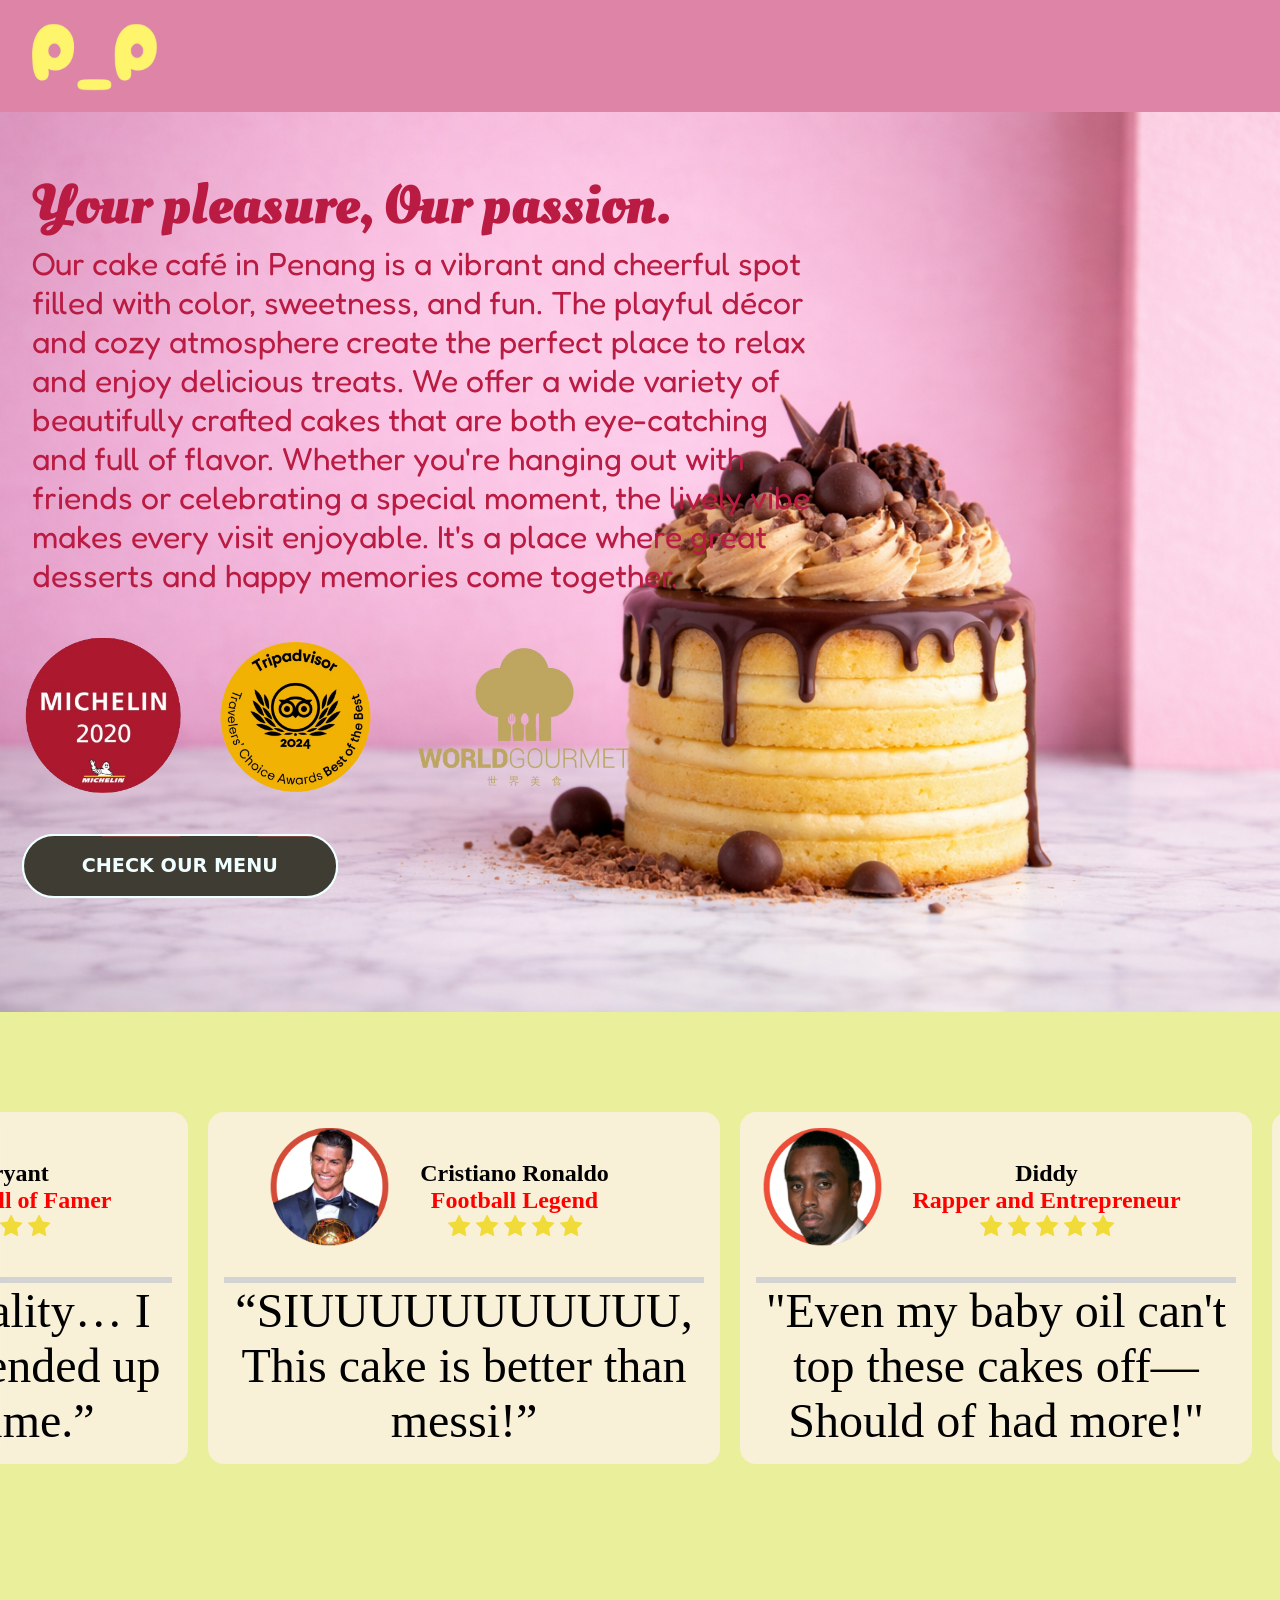
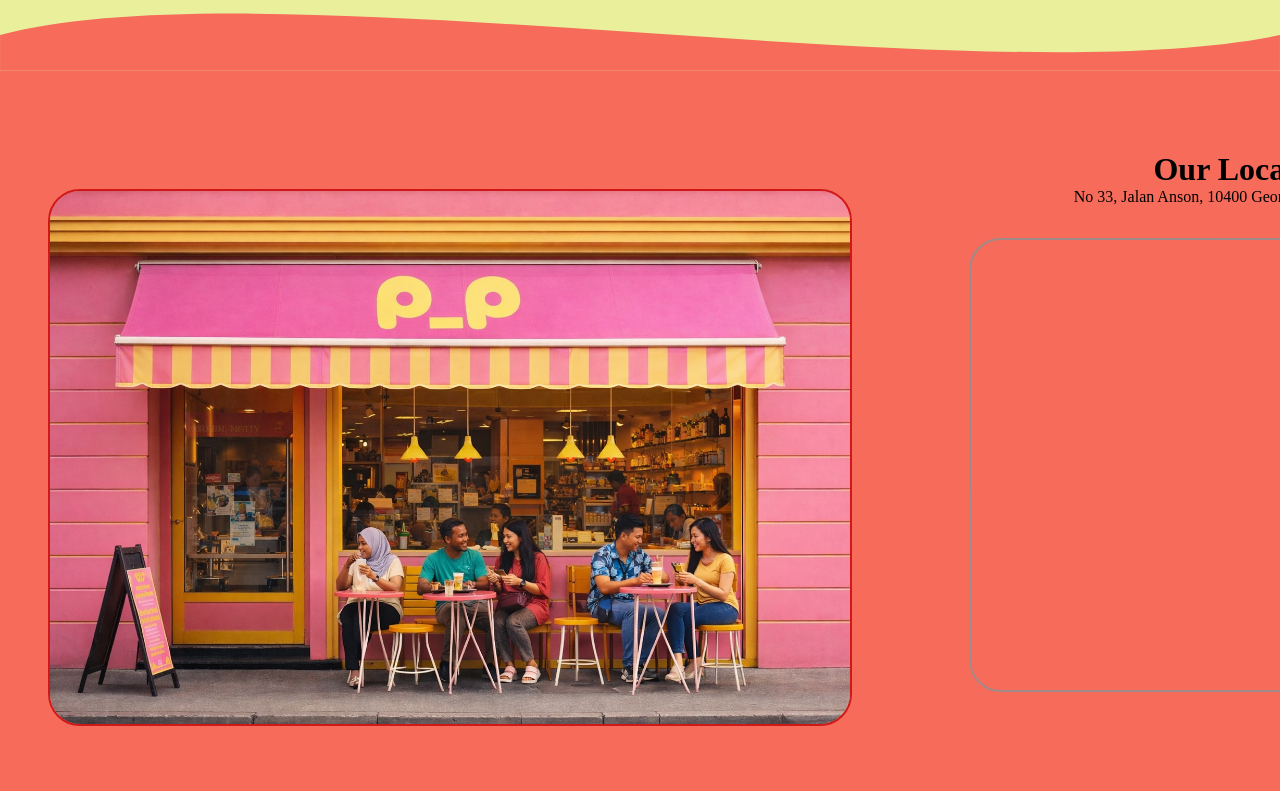
==== website of interest/index.html @ 9393fcb3 "deploy" ====
<!doctype html>
<html lang="en">
    <head>
        <meta charset="UTF-8" />
        <meta name="viewport" content="width=device-width, initial-scale=1.0" />
        <title>P&P</title>
        <link rel="stylesheet" href="home.css" />
        <link rel="stylesheet" href="header.css" />
        <link rel="stylesheet" href="https://cdn.jsdelivr.net/npm/bootstrap-icons@1.13.1/font/bootstrap-icons.min.css" />
        <link rel="stylesheet" href="https://cdnjs.cloudflare.com/ajax/libs/font-awesome/4.7.0/css/font-awesome.min.css" />


        <link href="https://fonts.googleapis.com/css2?family=Fredoka:wght@300..700&family=Merriweather:ital,opsz,wght@0,18..144,300..900;1,18..144,300..900&family=Oleo+Script+Swash+Caps:wght@400;700&family=Oswald:wght@200..700&display=swap" rel="stylesheet" />
        <style>
            @import url("https://fonts.googleapis.com/css2?family=Fredoka:wght@300..700&family=Merriweather:ital,opsz,wght@0,18..144,300..900;1,18..144,300..900&family=Oleo+Script+Swash+Caps:wght@400;700&family=Oswald:wght@200..700&display=swap");
        </style>
    </head>
    <body>
        <header>
            <a href="home.html"> <img src="P_P (1).png" class="logo" /></a>
            <ul>
                <li><a href="menu.html" style="color: azure; font-family: oswald" class="header-link">Menu</a></li>
                <li><a href="about-us.html" style="color: azure; font-family: oswald" class="header-link">About Us</a></li>
                <li><a href="contact-us.html" style="color: azure; font-family: oswald" class="header-link">Contact Us</a></li>
            </ul>
        </header>
        <section class="cake-bg">
            <div class="background-pic">
                <div class="motto">
                    <h1 style="font-family: Oleo Script Swash Caps; font-size: 3.5rem !important; color: rgb(186, 27, 66)">Your pleasure, Our passion.</h1>
                    <p style="font-family: Fredoka; font-size: 2rem; color: rgb(186, 27, 66)">
                        Our cake café in Penang is a vibrant and cheerful spot <br />
                        filled with color, sweetness, and fun. The playful décor <br />
                        and cozy atmosphere create the perfect place to relax <br />
                        and enjoy delicious treats. We offer a wide variety of <br />
                        beautifully crafted cakes that are both eye-catching <br />
                        and full of flavor. Whether you're hanging out with <br />
                        friends or celebrating a special moment, the lively vibe <br />
                        makes every visit enjoyable. It's a place where great <br />
                        desserts and happy memories come together.
                    </p>
                </div>
                <div class="awards">
                    <img src="michilen logo.png" alt="Michelin Award" class="michelin-logo awards-logo" />
                    <img src="traveller award.png" alt="Traveller Award" style="scale: 0.6; margin-left: 1rem" class="awards-logo" />
                    <img src="world gourment.png" alt="World Gourment Award" style="scale: 1.2; margin-left: -5rem" class="awards-logo" />
                </div>
                <a class="btn-12" href="menu.html" style="color: azure">Check Our Menu</a>
            </div>
        </section>
        <div class="carousel">
            <div class="group">
                <div class="card">
                    <div class="reviews">
                        <img src="kobe profile pic.png" alt="Kobe Bryant" />
                        <h1>
                            Kobe Bryant <br />
                            <span class="role">Basketball Hall of Famer</span> <br />
                            <span class="fa fa-star checked"></span>
                            <span class="fa fa-star checked"></span>
                            <span class="fa fa-star checked"></span>
                            <span class="fa fa-star checked"></span>
                            <span class="fa fa-star checked"></span>
                        </h1>
                    </div>
                    <hr />
                    <p>“Mamba mentality… I said one slice, ended up going overtime.”</p>
                </div>
                <div class="card">
                    <div class="reviews">
                        <img src="cr7 profile pic.png" alt="Cristiano Ronaldo" />
                        <h1>
                            Cristiano Ronaldo <br />
                            <span class="role">Football Legend</span> <br />
                            <span class="fa fa-star checked"></span>
                            <span class="fa fa-star checked"></span>
                            <span class="fa fa-star checked"></span>
                            <span class="fa fa-star checked"></span>
                            <span class="fa fa-star checked"></span>
                        </h1>
                    </div>
                    <hr />
                    <p>“SIUUUUUUUUUUU, This cake is better than messi!”</p>
                </div>
                <div class="card">
                    <div class="reviews">
                        <img src="diddy profile pic.png" alt="Diddy" />
                        <h1>
                            Diddy <br />
                            <span class="role">Rapper and Entrepreneur</span> <br />
                            <span class="fa fa-star checked"></span>
                            <span class="fa fa-star checked"></span>
                            <span class="fa fa-star checked"></span>
                            <span class="fa fa-star checked"></span>
                            <span class="fa fa-star checked"></span>
                        </h1>
                    </div>
                    <hr />
                    <p>"Even my baby oil can't top these cakes off—Should of had more!"</p>
                </div>
                <div class="card">
                    <div class="reviews">
                        <img src="obama profile pic.png" alt="Barack Obama" />
                        <h1>
                            Barack Obama <br />
                            <span class="role">Former US President</span> <br />
                            <span class="fa fa-star checked"></span>
                            <span class="fa fa-star checked"></span>
                            <span class="fa fa-star checked"></span>
                            <span class="fa fa-star checked"></span>
                            <span class="fa fa-star checked"></span>
                        </h1>
                    </div>
                    <hr />
                    <p>“Let me be clear—these cakes are really, really good.”</p>
                </div>
                <div class="card">
                    <div class="reviews">
                        <img src="billie profile pic.png" alt="Billie Eilish" />
                        <h1>
                            Billie Eilish <br />
                            <span class="role">Singer and Songwriter</span> <br />
                            <span class="fa fa-star checked"></span>
                            <span class="fa fa-star checked"></span>
                            <span class="fa fa-star checked"></span>
                            <span class="fa fa-star checked"></span>
                            <span class="fa fa-star checked"></span>
                        </h1>
                    </div>
                    <hr />
                    <p>“Came for vibes, stayed for cake. Now I'm emotionally attached.”</p>
                </div>
                <div class="card">
                    <div class="reviews">
                        <img src="pearly tan profile pic.png" alt="Pearly Tan " />
                        <h1>
                            Pearly Tan <br />
                            <span class="role">Olympic Badminton Player</span> <br />
                            <span class="fa fa-star checked"></span>
                            <span class="fa fa-star checked"></span>
                            <span class="fa fa-star checked"></span>
                            <span class="fa fa-star checked"></span>
                            <span class="fa fa-star checked"></span>
                        </h1>
                    </div>
                    <hr />
                    <p>“Said one bite only… somehow finished the whole cake.”</p>
                </div>
            </div>
            <div aria-hidden="true" class="group">
                <div class="card">
                    <div class="reviews">
                        <img src="kobe profile pic.png" alt="Kobe Bryant" />
                        <h1>
                            Kobe Bryant <br />
                            <span class="role">Basketball Hall of Famer</span> <br />
                            <span class="fa fa-star checked"></span>
                            <span class="fa fa-star checked"></span>
                            <span class="fa fa-star checked"></span>
                            <span class="fa fa-star checked"></span>
                            <span class="fa fa-star checked"></span>
                        </h1>
                    </div>
                    <hr />
                    <p>“Mamba mentality… I said one slice, ended up going overtime.”</p>
                </div>
                <div class="card">
                    <div class="reviews">
                        <img src="cr7 profile pic.png" alt="Cristiano Ronaldo" />
                        <h1>
                            Cristiano Ronaldo <br />
                            <span class="role">Football Legend</span> <br />
                            <span class="fa fa-star checked"></span>
                            <span class="fa fa-star checked"></span>
                            <span class="fa fa-star checked"></span>
                            <span class="fa fa-star checked"></span>
                            <span class="fa fa-star checked"></span>
                        </h1>
                    </div>
                    <hr />
                    <p>“SIUUUUUUUUUUU, This cake is better than messi!”</p>
                </div>
                <div class="card">
                    <div class="reviews">
                        <img src="diddy profile pic.png" alt="Diddy" />
                        <h1>
                            Diddy <br />
                            <span class="role">Rapper and Entrepreneur</span> <br />
                            <span class="fa fa-star checked"></span>
                            <span class="fa fa-star checked"></span>
                            <span class="fa fa-star checked"></span>
                            <span class="fa fa-star checked"></span>
                            <span class="fa fa-star checked"></span>
                        </h1>
                    </div>
                    <hr />
                    <p>"Even my baby oil can't top these cakes off—Should of had more!"</p>
                </div>
                <div class="card">
                    <div class="reviews">
                        <img src="obama profile pic.png" alt="Barack Obama" />
                        <h1>
                            Barack Obama <br />
                            <span class="role">Former US President</span> <br />
                            <span class="fa fa-star checked"></span>
                            <span class="fa fa-star checked"></span>
                            <span class="fa fa-star checked"></span>
                            <span class="fa fa-star checked"></span>
                            <span class="fa fa-star checked"></span>
                        </h1>
                    </div>
                    <hr />
                    <p>“Let me be clear—these cakes are really, really good.”</p>
                </div>
                <div class="card">
                    <div class="reviews">
                        <img src="billie profile pic.png" alt="Billie Eilish" />
                        <h1>
                            Billie Eilish <br />
                            <span class="role">Singer and Songwriter</span> <br />
                            <span class="fa fa-star checked"></span>
                            <span class="fa fa-star checked"></span>
                            <span class="fa fa-star checked"></span>
                            <span class="fa fa-star checked"></span>
                            <span class="fa fa-star checked"></span>
                        </h1>
                    </div>
                    <hr />
                    <p>“Came for vibes, stayed for cake. Now I'm emotionally attached.”</p>
                </div>
                <div class="card">
                    <div class="reviews">
                        <img src="pearly tan profile pic.png" alt="Pearly Tan" />
                        <h1>
                            Pearly Tan <br />
                            <span class="role">Olympic Badminton Player</span> <br />
                            <span class="fa fa-star checked"></span>
                            <span class="fa fa-star checked"></span>
                            <span class="fa fa-star checked"></span>
                            <span class="fa fa-star checked"></span>
                            <span class="fa fa-star checked"></span>
                        </h1>
                    </div>
                    <hr />
                    <p>“Said one bite only… somehow finished the whole cake.”</p>
                </div>
            </div>
        </div>
        <div class="wave">
            <!-- SVG WAVE (TOP) -->
            <svg viewBox="0 0 1440 120" class="wave-bottom">
                <path d="M0,80 C300,0 1100,150 1440,80 L1440,120 L0,120 Z"></path>
            </svg>
            <div class="location">
                <img src="P&P exterior.png" alt="Our Cafe" />
                <div class="address">
                    <h1>Our Locations</h1>
                    <p>No 33, Jalan Anson, 10400 George Town, Pulau Pinang</p>
                    <iframe
                        src="https://www.google.com/maps/embed?pb=!1m18!1m12!1m3!1d281.34576414434605!2d100.32356546037926!3d5.418984977658105!2m3!1f0!2f0!3f0!3m2!1i1024!2i768!4f13.1!3m3!1m2!1s0x304ac3bceed5b96b%3A0x8e9c977b208d0d2d!2sNo%2033%2C%20Jalan%20Anson%2C%2010400%20George%20Town%2C%20Pulau%20Pinang!5e0!3m2!1sen!2smy!4v1775641019712!5m2!1sen!2smy"
                        width="600"
                        height="450"
                        style="border: 0"
                        allowfullscreen=""
                        loading="lazy"
                        referrerpolicy="no-referrer-when-downgrade"
                    ></iframe>
                </div>
            </div>
        </div>
    </body>
</html>
---- website of interest/home.css ----
* {
    margin: 0;
    padding: 0;
}

body {
    background-color: rgb(233, 239, 154);
    width: 100%;
    height: 250vh;
}
a {
    text-decoration: none;
}
li {
    list-style: none;
}
/* header start */

/* header end */

/* background start */
.cake-bg {
    height: 100vh; /* not full page */
    background-image: url('cake bg.png');
    background-size: cover;
    background-position: 100% 90%;
    background-repeat: no-repeat;
    display: flex;
    align-items: center;
}

.awards {
    display: flex;
    gap: 20px;
    /* margin-top: 20rem; */
    /* margin-left: -5rem */
    margin-bottom: -5rem;
    scale: 0.5;
    justify-content: center;
    align-items: center;
    column-gap: 2.5rem;
    margin-left: -16rem !important;
    margin-top: -8rem !important;
}
.awards-logo {
    transition: transform 1s ease-in-out;
}
.awards-logo:hover {
    cursor: pointer;
    transform: scale(1.1);
}
.michelin-logo {
    width: 150px;
    scale: 5;
}
.background-pic {
    margin-left: 2rem;
    display: flex;
    flex-direction: column;
    margin-top: -8rem;
}
.motto {
    display: flex;
    flex-direction: column;
    margin-top: 4rem;
}
/* background end */

/* Carousel start */
.carousel {
    margin: 100px auto;
    width: 100%;
    display: flex;
    overflow-x: auto;
}
.carousel::-webkit-scrollbar {
    display: none;
}
.group {
    display: flex;
    gap: 20px;
    align-items: center;
    justify-content: center;
    animation: spin 40s linear infinite;
    padding-right: 20px;
}
.card {
    flex: 0 0 30rem;
    height: 20rem;
    /* width: 6rem; */
    padding: 1rem;
    background-color: rgb(255, 243, 243, 0.7);
    font-size: 3rem;
    border-radius: 1rem;
    text-align: center;
    align-content: center;
    display: flex;
    flex-direction: column;
}
.card hr {
    border: 3px solid lightgray !important;
}
.reviews {
    display: flex;
    overflow: hidden;
    justify-content: center;
}
.reviews h1 {
    font-size: 1.5rem;
    padding-top: 2rem;
    margin: 0;
}
.reviews span {
}
.card img {
    scale: 0.65 !important;

    margin: -2rem 0 0 -5rem !important;
}
.checked {
    color: orange;
}
@keyframes spin {
    from {
        translate: 0;
    }
    to {
        translate: -100%;
    }
}
.role {
    color: red !important;
}
.reviews span {
    color: rgb(240, 219, 57);
}
/* carousel-end */

/* button animation start */

.btn-12,
.btn-12 *,
.btn-12 :after,
.btn-12 :before,
.btn-12:after,
.btn-12:before {
    border: 0 solid;
    box-sizing: border-box;
}

.btn-12 {
    -webkit-tap-highlight-color: transparent;
    -webkit-appearance: button;
    background-color: #3f3d33;
    background-image: none;
    color: #fff;
    cursor: pointer;
    font-family:
        ui-sans-serif,
        system-ui,
        -apple-system,
        BlinkMacSystemFont,
        Segoe UI,
        Roboto,
        Helvetica Neue,
        Arial,
        Noto Sans,
        sans-serif,
        Apple Color Emoji,
        Segoe UI Emoji,
        Segoe UI Symbol,
        Noto Color Emoji;
    font-size: 100%;
    font-weight: 900;
    line-height: 1.5;
    margin: 0;
    -webkit-mask-image: -webkit-radial-gradient(#000, #fff);
    padding: 0;
    text-transform: uppercase;
    scale: 1.2;
    margin-left: 1rem;
    margin-top: -3rem;
}

.btn-12:disabled {
    cursor: default;
}

.btn-12:-moz-focusring {
    outline: auto;
}

.btn-12 svg {
    display: block;
    vertical-align: middle;
}

.btn-12 [hidden] {
    display: none;
}

.btn-12 {
    border-radius: 99rem;
    border-width: 2px;
    overflow: hidden;
    padding: 0.8rem 3rem;
    position: relative;
    display: inline-flex;
    align-items: center;
    justify-content: center;
    align-self: flex-start;
    width: fit-content;
}

.btn-12 span {
    mix-blend-mode: difference;
}

.btn-12:after,
.btn-12:before {
    background: linear-gradient(90deg, #bb4e4e 25%, transparent 0, transparent 50%, #bb4e4e 0, #bb4e4e 75%, transparent 0);
    content: '';
    inset: 0;
    position: absolute;
    transform: translateY(var(--progress, 100%));
    transition: transform 0.2s ease;
    z-index: -1;
}

.btn-12:after {
    --progress: -100%;
    background: linear-gradient(90deg, transparent 0, transparent 25%, #bb4e4e 0, #bb4e4e 50%, transparent 0, transparent 75%, #bb4e4e 0);
    z-index: -1;
}

.btn-12:hover:after,
.btn-12:hover:before {
    --progress: 0;
}
/* button animation end */

/* address start */
iframe {
    border: 2px solid rgb(150, 143, 143) !important;
    border-radius: 2rem;
    margin: 2rem 0 0 2.3rem !important;
    opacity: 0.89;
    transition: 0.3s ease-in-out;
}
iframe:hover {
    opacity: 1;
    transform: scale(1.1);
}
.location {
    height: 40rem !important;
    padding: 0 !important;
    display: flex;
    background-color: rgb(250, 74, 74, 0.8);
    padding-top: 5rem !important;
}
.location img {
    width: 50rem;
    height: 33.33rem;
    margin: 2.4rem 0 1rem 3rem;
    border: 2px solid rgb(208, 24, 24) !important;
    border-radius: 2rem;
}

.address {
    text-align: center;
    margin-left: 5rem;
}

.wave-bottom {
    margin: 0;
    display: block;
}
.wave path {
    fill: rgb(250, 74, 74, 0.8);
}
/* address end */

/* responsive - media qurrey  */
/* ================= TABLET ================= */
@media (max-width: 1024px) {
    header {
        padding: 1rem;
    }

    header ul {
        gap: 1rem;
    }

    .motto p {
        font-size: 1.3rem !important;
    }

    .awards {
        flex-wrap: wrap;
        justify-content: center;
        gap: 1rem;
    }

    .awards-logo {
        max-width: 100px;
    }

    .location {
        flex-direction: column;
        text-align: center;
    }

    iframe {
        width: 100% !important;
        height: 300px;
    }
}

/* ================= MOBILE ================= */
@media (max-width: 768px) {
    /* HEADER */
    header {
        flex-direction: column;
        align-items: center;
        gap: 1rem;
    }

    header ul {
        flex-direction: column;
        align-items: center;
        gap: 0.5rem;
    }

    /* HERO TEXT */
    .motto h1 {
        font-size: 2rem !important;
        text-align: center;
    }

    .motto p {
        font-size: 1rem !important;
        text-align: center;
        line-height: 1.5;
    }

    /* BUTTON */
    .btn-12 {
        display: block;
        text-align: center;
        width: fit-content;
        margin: 1rem auto;
    }

    /* AWARDS */
    .awards {
        flex-direction: column;
        align-items: center;
        gap: 1rem;
    }

    .awards-logo {
        max-width: 90px;
    }

    /* CAROUSEL FIX */
    .card {
        width: 240px !important;
    }

    /* LOCATION */
    .location {
        flex-direction: column;
        padding: 1rem;
    }

    iframe {
        height: 250px !important;
    }
}

/* ================= SMALL PHONE ================= */
@media (max-width: 480px) {
    .motto h1 {
        font-size: 1.6rem !important;
    }

    .motto p {
        font-size: 0.95rem !important;
    }

    .card {
        width: 200px !important;
    }

    .awards-logo {
        max-width: 75px;
    }

    header img.logo {
        max-height: 50px;
    }
}
---- website of interest/header.css ----
* {
    margin: 0;
    padding: 0;
}

body {
    background-color: rgb(233, 239, 154);
    width: 100% !important;
    height: 250vh;
}
a {
    text-decoration: none;
}
li {
    list-style: none;
}
header {
    background-color: rgb(222, 132, 166);
    width: 100%;
    height: 7rem;
    display: flex;
}
header ul {
    display: flex;
    gap: 20px;
    margin-left: 75rem !important;
    justify-content: center !important;
    align-items: center !important;
}
header img {
    width: 8rem !important;
}
header a{
    font-size: 1.7rem;
    font-family: oswald !important;
}
.logo {
    width: 100px;
    height: 100px;
    margin-left: 2rem;
    margin-top: 1rem;
}

li {
    margin: 0 2rem;
}

/* Underline styles */
.header-link {
    display: block;
    position: relative;
    padding: 0.2em 0;
}

/* Fade in */
.header-link::after {
    content: "";
    position: absolute;
    bottom: 0;
    left: 0;
    width: 100%;
    height: 0.2em;
    background-color: rgb(239, 253, 50);
    opacity: 0;
    transition:
        opacity 300ms,
        transform 300ms;
}

.header-link:hover::after,
.header-link:focus::after {
    opacity: 1;
    transform: translate3d(0, 0.2em, 0);
}
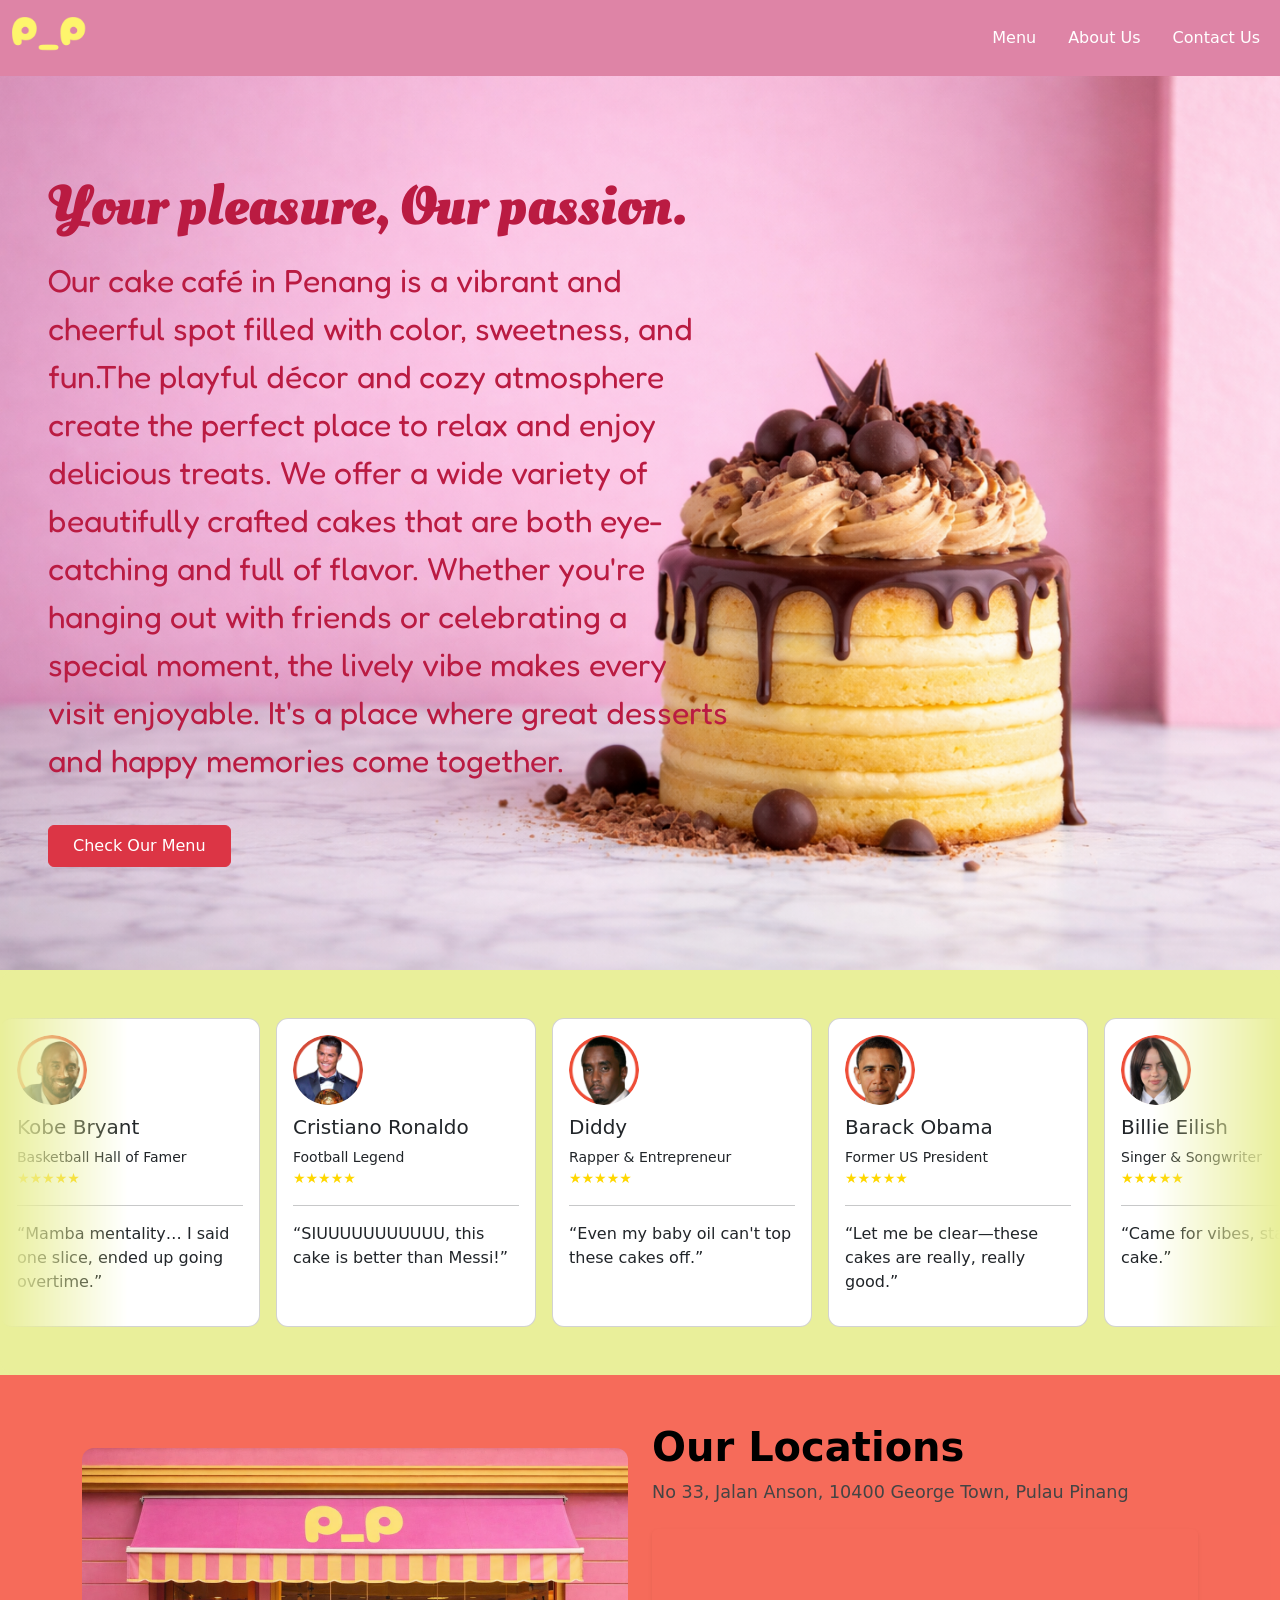
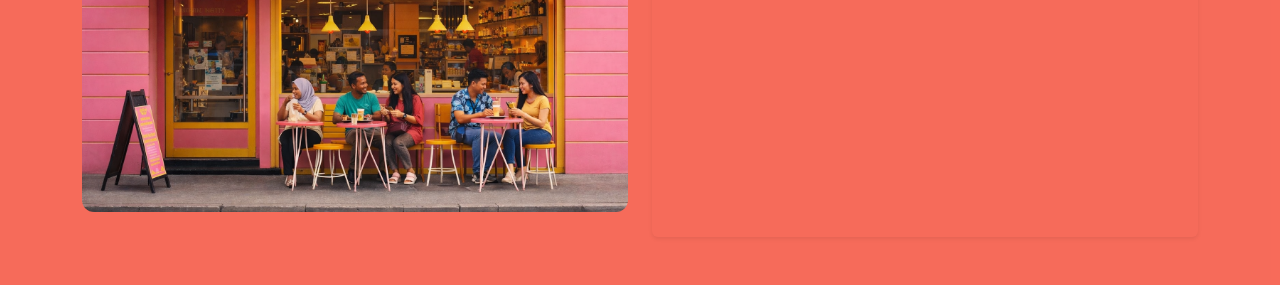
==== commit 43765714: "finish all" ====
--- a/website of interest/index.html
+++ b/website of interest/index.html
@@ -4,269 +4,229 @@
         <meta charset="UTF-8" />
         <meta name="viewport" content="width=device-width, initial-scale=1.0" />
         <title>P&P</title>
+        <link rel="stylesheet" href="https://cdn.jsdelivr.net/npm/bootstrap@5.3.2/dist/css/bootstrap.min.css" />
         <link rel="stylesheet" href="home.css" />
         <link rel="stylesheet" href="header.css" />
         <link rel="stylesheet" href="https://cdn.jsdelivr.net/npm/bootstrap-icons@1.13.1/font/bootstrap-icons.min.css" />
         <link rel="stylesheet" href="https://cdnjs.cloudflare.com/ajax/libs/font-awesome/4.7.0/css/font-awesome.min.css" />
 
-
-        <link href="https://fonts.googleapis.com/css2?family=Fredoka:wght@300..700&family=Merriweather:ital,opsz,wght@0,18..144,300..900;1,18..144,300..900&family=Oleo+Script+Swash+Caps:wght@400;700&family=Oswald:wght@200..700&display=swap" rel="stylesheet" />
+        <link href="https://fonts.googleapis.com/css2?family=Fredoka:wght@300..700\&family=Merriweather:ital,opsz,wght@0,18..144,300..900;1,18..144,300..900\&family=Oleo+Script+Swash+Caps:wght@400;700\&family=Oswald:wght@200..700\&display=swap" rel="stylesheet" />
         <style>
-            @import url("https://fonts.googleapis.com/css2?family=Fredoka:wght@300..700&family=Merriweather:ital,opsz,wght@0,18..144,300..900;1,18..144,300..900&family=Oleo+Script+Swash+Caps:wght@400;700&family=Oswald:wght@200..700&display=swap");
+            #navbarNav a {
+                color: white !important;
+            }
+            @import url('https://fonts.googleapis.com/css2?family=Fredoka:wght@300..700&family=Merriweather:ital,opsz,wght@0,18..144,300..900;1,18..144,300..900&family=Oleo+Script+Swash+Caps:wght@400;700&family=Oswald:wght@200..700&display=swap');
         </style>
     </head>
     <body>
-        <header>
-            <a href="home.html"> <img src="P_P (1).png" class="logo" /></a>
-            <ul>
-                <li><a href="menu.html" style="color: azure; font-family: oswald" class="header-link">Menu</a></li>
-                <li><a href="about-us.html" style="color: azure; font-family: oswald" class="header-link">About Us</a></li>
-                <li><a href="contact-us.html" style="color: azure; font-family: oswald" class="header-link">Contact Us</a></li>
-            </ul>
-        </header>
-        <section class="cake-bg">
-            <div class="background-pic">
-                <div class="motto">
-                    <h1 style="font-family: Oleo Script Swash Caps; font-size: 3.5rem !important; color: rgb(186, 27, 66)">Your pleasure, Our passion.</h1>
-                    <p style="font-family: Fredoka; font-size: 2rem; color: rgb(186, 27, 66)">
-                        Our cake café in Penang is a vibrant and cheerful spot <br />
-                        filled with color, sweetness, and fun. The playful décor <br />
-                        and cozy atmosphere create the perfect place to relax <br />
-                        and enjoy delicious treats. We offer a wide variety of <br />
-                        beautifully crafted cakes that are both eye-catching <br />
-                        and full of flavor. Whether you're hanging out with <br />
-                        friends or celebrating a special moment, the lively vibe <br />
-                        makes every visit enjoyable. It's a place where great <br />
-                        desserts and happy memories come together.
-                    </p>
-                </div>
-                <div class="awards">
-                    <img src="michilen logo.png" alt="Michelin Award" class="michelin-logo awards-logo" />
-                    <img src="traveller award.png" alt="Traveller Award" style="scale: 0.6; margin-left: 1rem" class="awards-logo" />
-                    <img src="world gourment.png" alt="World Gourment Award" style="scale: 1.2; margin-left: -5rem" class="awards-logo" />
-                </div>
-                <a class="btn-12" href="menu.html" style="color: azure">Check Our Menu</a>
+        <nav class="navbar navbar-expand-lg navbar-dark custom-navbar fixed-top">
+            <div class="container-fluid">
+                <!-- LOGO -->
+                <a href="index.html" class="navbar-brand">
+                    <img src="P_P (1).png" class="logo img-fluid" alt="P_P logo" />
+                </a>
+
+                <!-- TOGGLER -->
+                <button class="navbar-toggler" type="button" data-bs-toggle="collapse" data-bs-target="#navbarNav">
+                    <span class="navbar-toggler-icon"></span>
+                </button>
+
+                <!-- NAV LINKS -->
+                <div class="collapse navbar-collapse" id="navbarNav">
+                    <ul class="navbar-nav ms-auto text-center gap-lg-3">
+                        <li class="nav-item">
+                            <a href="menu.html" class="nav-link">Menu</a>
+                        </li>
+
+                        <li class="nav-item">
+                            <a href="about-us.html" class="nav-link">About Us</a>
+                        </li>
+
+                        <li class="nav-item">
+                            <a href="contact-us.html" class="nav-link">Contact Us</a>
+                        </li>
+                    </ul>
+                </div>
+            </div>
+        </nav>
+
+        <!-- hero section  -->
+        <section class="cake-bg py-5">
+            <div class="container-fluid px-4 px-lg-5">
+                <div class="row align-items-center">
+                    <!-- LEFT CONTENT -->
+                    <div class="col-12 col-lg-7 d-flex flex-column align-items-start">
+                        <!-- TEXT -->
+                        <div class="motto text-start w-100">
+                            <h1 class="text-start fw-bold hero-title" style="font-family: 'Oleo Script Swash Caps'; font-size: 3.5rem; color: rgb(186, 27, 66)">Your pleasure, Our passion.</h1>
+
+                            <p class="text-start mt-3 hero-text" style="font-family: Fredoka; font-size: 1.8 em; color: rgb(186, 27, 66)">
+                                Our cake café in Penang is a vibrant and cheerful spot filled with color, sweetness, 
+                                and fun.The playful décor and cozy atmosphere create the perfect place to relax and 
+                                enjoy delicious treats. We offer a wide variety of beautifully crafted cakes that 
+                                are both eye-catching and full of flavor. Whether you're hanging out with friends 
+                                or celebrating a special moment, the lively vibe makes every visit enjoyable. 
+                                It's a place where great desserts and happy memories come together. 
+                            </p>
+                        </div>
+
+                        <!-- BUTTON -->
+                        <div class="mt-4">
+                            <a class="btn btn-danger px-4 py-2" href="menu.html"> Check Our Menu </a>
+                        </div>
+
+                        <!-- AWARDS (NOW RESPONSIVE) -->
+                        
+                    </div>
+                </div>
             </div>
         </section>
-        <div class="carousel">
-            <div class="group">
-                <div class="card">
-                    <div class="reviews">
-                        <img src="kobe profile pic.png" alt="Kobe Bryant" />
-                        <h1>
-                            Kobe Bryant <br />
-                            <span class="role">Basketball Hall of Famer</span> <br />
-                            <span class="fa fa-star checked"></span>
-                            <span class="fa fa-star checked"></span>
-                            <span class="fa fa-star checked"></span>
-                            <span class="fa fa-star checked"></span>
-                            <span class="fa fa-star checked"></span>
-                        </h1>
-                    </div>
-                    <hr />
-                    <p>“Mamba mentality… I said one slice, ended up going overtime.”</p>
-                </div>
-                <div class="card">
-                    <div class="reviews">
-                        <img src="cr7 profile pic.png" alt="Cristiano Ronaldo" />
-                        <h1>
-                            Cristiano Ronaldo <br />
-                            <span class="role">Football Legend</span> <br />
-                            <span class="fa fa-star checked"></span>
-                            <span class="fa fa-star checked"></span>
-                            <span class="fa fa-star checked"></span>
-                            <span class="fa fa-star checked"></span>
-                            <span class="fa fa-star checked"></span>
-                        </h1>
-                    </div>
-                    <hr />
-                    <p>“SIUUUUUUUUUUU, This cake is better than messi!”</p>
-                </div>
-                <div class="card">
-                    <div class="reviews">
-                        <img src="diddy profile pic.png" alt="Diddy" />
-                        <h1>
-                            Diddy <br />
-                            <span class="role">Rapper and Entrepreneur</span> <br />
-                            <span class="fa fa-star checked"></span>
-                            <span class="fa fa-star checked"></span>
-                            <span class="fa fa-star checked"></span>
-                            <span class="fa fa-star checked"></span>
-                            <span class="fa fa-star checked"></span>
-                        </h1>
-                    </div>
-                    <hr />
-                    <p>"Even my baby oil can't top these cakes off—Should of had more!"</p>
-                </div>
-                <div class="card">
-                    <div class="reviews">
-                        <img src="obama profile pic.png" alt="Barack Obama" />
-                        <h1>
-                            Barack Obama <br />
-                            <span class="role">Former US President</span> <br />
-                            <span class="fa fa-star checked"></span>
-                            <span class="fa fa-star checked"></span>
-                            <span class="fa fa-star checked"></span>
-                            <span class="fa fa-star checked"></span>
-                            <span class="fa fa-star checked"></span>
-                        </h1>
-                    </div>
-                    <hr />
-                    <p>“Let me be clear—these cakes are really, really good.”</p>
-                </div>
-                <div class="card">
-                    <div class="reviews">
-                        <img src="billie profile pic.png" alt="Billie Eilish" />
-                        <h1>
-                            Billie Eilish <br />
-                            <span class="role">Singer and Songwriter</span> <br />
-                            <span class="fa fa-star checked"></span>
-                            <span class="fa fa-star checked"></span>
-                            <span class="fa fa-star checked"></span>
-                            <span class="fa fa-star checked"></span>
-                            <span class="fa fa-star checked"></span>
-                        </h1>
-                    </div>
-                    <hr />
-                    <p>“Came for vibes, stayed for cake. Now I'm emotionally attached.”</p>
-                </div>
-                <div class="card">
-                    <div class="reviews">
-                        <img src="pearly tan profile pic.png" alt="Pearly Tan " />
-                        <h1>
-                            Pearly Tan <br />
-                            <span class="role">Olympic Badminton Player</span> <br />
-                            <span class="fa fa-star checked"></span>
-                            <span class="fa fa-star checked"></span>
-                            <span class="fa fa-star checked"></span>
-                            <span class="fa fa-star checked"></span>
-                            <span class="fa fa-star checked"></span>
-                        </h1>
-                    </div>
-                    <hr />
-                    <p>“Said one bite only… somehow finished the whole cake.”</p>
-                </div>
-            </div>
-            <div aria-hidden="true" class="group">
-                <div class="card">
-                    <div class="reviews">
-                        <img src="kobe profile pic.png" alt="Kobe Bryant" />
-                        <h1>
-                            Kobe Bryant <br />
-                            <span class="role">Basketball Hall of Famer</span> <br />
-                            <span class="fa fa-star checked"></span>
-                            <span class="fa fa-star checked"></span>
-                            <span class="fa fa-star checked"></span>
-                            <span class="fa fa-star checked"></span>
-                            <span class="fa fa-star checked"></span>
-                        </h1>
-                    </div>
-                    <hr />
-                    <p>“Mamba mentality… I said one slice, ended up going overtime.”</p>
-                </div>
-                <div class="card">
-                    <div class="reviews">
-                        <img src="cr7 profile pic.png" alt="Cristiano Ronaldo" />
-                        <h1>
-                            Cristiano Ronaldo <br />
-                            <span class="role">Football Legend</span> <br />
-                            <span class="fa fa-star checked"></span>
-                            <span class="fa fa-star checked"></span>
-                            <span class="fa fa-star checked"></span>
-                            <span class="fa fa-star checked"></span>
-                            <span class="fa fa-star checked"></span>
-                        </h1>
-                    </div>
-                    <hr />
-                    <p>“SIUUUUUUUUUUU, This cake is better than messi!”</p>
-                </div>
-                <div class="card">
-                    <div class="reviews">
-                        <img src="diddy profile pic.png" alt="Diddy" />
-                        <h1>
-                            Diddy <br />
-                            <span class="role">Rapper and Entrepreneur</span> <br />
-                            <span class="fa fa-star checked"></span>
-                            <span class="fa fa-star checked"></span>
-                            <span class="fa fa-star checked"></span>
-                            <span class="fa fa-star checked"></span>
-                            <span class="fa fa-star checked"></span>
-                        </h1>
-                    </div>
-                    <hr />
-                    <p>"Even my baby oil can't top these cakes off—Should of had more!"</p>
-                </div>
-                <div class="card">
-                    <div class="reviews">
-                        <img src="obama profile pic.png" alt="Barack Obama" />
-                        <h1>
-                            Barack Obama <br />
-                            <span class="role">Former US President</span> <br />
-                            <span class="fa fa-star checked"></span>
-                            <span class="fa fa-star checked"></span>
-                            <span class="fa fa-star checked"></span>
-                            <span class="fa fa-star checked"></span>
-                            <span class="fa fa-star checked"></span>
-                        </h1>
-                    </div>
-                    <hr />
-                    <p>“Let me be clear—these cakes are really, really good.”</p>
-                </div>
-                <div class="card">
-                    <div class="reviews">
-                        <img src="billie profile pic.png" alt="Billie Eilish" />
-                        <h1>
-                            Billie Eilish <br />
-                            <span class="role">Singer and Songwriter</span> <br />
-                            <span class="fa fa-star checked"></span>
-                            <span class="fa fa-star checked"></span>
-                            <span class="fa fa-star checked"></span>
-                            <span class="fa fa-star checked"></span>
-                            <span class="fa fa-star checked"></span>
-                        </h1>
-                    </div>
-                    <hr />
-                    <p>“Came for vibes, stayed for cake. Now I'm emotionally attached.”</p>
-                </div>
-                <div class="card">
-                    <div class="reviews">
-                        <img src="pearly tan profile pic.png" alt="Pearly Tan" />
-                        <h1>
-                            Pearly Tan <br />
-                            <span class="role">Olympic Badminton Player</span> <br />
-                            <span class="fa fa-star checked"></span>
-                            <span class="fa fa-star checked"></span>
-                            <span class="fa fa-star checked"></span>
-                            <span class="fa fa-star checked"></span>
-                            <span class="fa fa-star checked"></span>
-                        </h1>
-                    </div>
-                    <hr />
-                    <p>“Said one bite only… somehow finished the whole cake.”</p>
-                </div>
-            </div>
-        </div>
-        <div class="wave">
-            <!-- SVG WAVE (TOP) -->
-            <svg viewBox="0 0 1440 120" class="wave-bottom">
-                <path d="M0,80 C300,0 1100,150 1440,80 L1440,120 L0,120 Z"></path>
-            </svg>
-            <div class="location">
-                <img src="P&P exterior.png" alt="Our Cafe" />
-                <div class="address">
-                    <h1>Our Locations</h1>
-                    <p>No 33, Jalan Anson, 10400 George Town, Pulau Pinang</p>
-                    <iframe
-                        src="https://www.google.com/maps/embed?pb=!1m18!1m12!1m3!1d281.34576414434605!2d100.32356546037926!3d5.418984977658105!2m3!1f0!2f0!3f0!3m2!1i1024!2i768!4f13.1!3m3!1m2!1s0x304ac3bceed5b96b%3A0x8e9c977b208d0d2d!2sNo%2033%2C%20Jalan%20Anson%2C%2010400%20George%20Town%2C%20Pulau%20Pinang!5e0!3m2!1sen!2smy!4v1775641019712!5m2!1sen!2smy"
-                        width="600"
-                        height="450"
-                        style="border: 0"
-                        allowfullscreen=""
-                        loading="lazy"
-                        referrerpolicy="no-referrer-when-downgrade"
-                    ></iframe>
-                </div>
-            </div>
-        </div>
+
+        <section class="py-5 testimonial-section">
+            <div class="carousel">
+                <div class="track">
+                    <!-- ================= GROUP 1 ================= -->
+                    <div class="group">
+                        <div class="card testimonial-card">
+                            <img src="kobe profile pic.png" class="rounded-circle" />
+                            <h5>Kobe Bryant</h5>
+                            <small>Basketball Hall of Famer</small>
+                            <div class="stars">★★★★★</div>
+                            <hr />
+                            <p>“Mamba mentality… I said one slice, ended up going overtime.”</p>
+                        </div>
+
+                        <div class="card testimonial-card">
+                            <img src="cr7 profile pic.png" class="rounded-circle" />
+                            <h5>Cristiano Ronaldo</h5>
+                            <small>Football Legend</small>
+                            <div class="stars">★★★★★</div>
+                            <hr />
+                            <p>“SIUUUUUUUUUUU, this cake is better than Messi!”</p>
+                        </div>
+
+                        <div class="card testimonial-card">
+                            <img src="diddy profile pic.png" class="rounded-circle" />
+                            <h5>Diddy</h5>
+                            <small>Rapper & Entrepreneur</small>
+                            <div class="stars">★★★★★</div>
+                            <hr />
+                            <p>“Even my baby oil can't top these cakes off.”</p>
+                        </div>
+
+                        <div class="card testimonial-card">
+                            <img src="obama profile pic.png" class="rounded-circle" />
+                            <h5>Barack Obama</h5>
+                            <small>Former US President</small>
+                            <div class="stars">★★★★★</div>
+                            <hr />
+                            <p>“Let me be clear—these cakes are really, really good.”</p>
+                        </div>
+
+                        <div class="card testimonial-card">
+                            <img src="billie profile pic.png" class="rounded-circle" />
+                            <h5>Billie Eilish</h5>
+                            <small>Singer & Songwriter</small>
+                            <div class="stars">★★★★★</div>
+                            <hr />
+                            <p>“Came for vibes, stayed for cake.”</p>
+                        </div>
+
+                        <div class="card testimonial-card">
+                            <img src="pearly tan profile pic.png" class="rounded-circle" />
+                            <h5>Pearly Tan</h5>
+                            <small>Olympic Badminton Player</small>
+                            <div class="stars">★★★★★</div>
+                            <hr />
+                            <p>“Said one bite only… finished the whole cake.”</p>
+                        </div>
+                    </div>
+
+                    <!-- ================= GROUP 2 (DUPLICATE FOR LOOP) ================= -->
+                    <div class="group" aria-hidden="true">
+                        <div class="card testimonial-card">
+                            <img src="kobe profile pic.png" class="rounded-circle" />
+                            <h5>Kobe Bryant</h5>
+                            <small>Basketball Hall of Famer</small>
+                            <div class="stars">★★★★★</div>
+                            <hr />
+                            <p>“Mamba mentality… I said one slice, ended up going overtime.”</p>
+                        </div>
+
+                        <div class="card testimonial-card">
+                            <img src="cr7 profile pic.png" class="rounded-circle" />
+                            <h5>Cristiano Ronaldo</h5>
+                            <small>Football Legend</small>
+                            <div class="stars">★★★★★</div>
+                            <hr />
+                            <p>“SIUUUUUUUUUUU, this cake is better than Messi!”</p>
+                        </div>
+
+                        <div class="card testimonial-card">
+                            <img src="diddy profile pic.png" class="rounded-circle" />
+                            <h5>Diddy</h5>
+                            <small>Rapper & Entrepreneur</small>
+                            <div class="stars">★★★★★</div>
+                            <hr />
+                            <p>“Even my baby oil can't top these cakes off.”</p>
+                        </div>
+
+                        <div class="card testimonial-card">
+                            <img src="obama profile pic.png" class="rounded-circle" />
+                            <h5>Barack Obama</h5>
+                            <small>Former US President</small>
+                            <div class="stars">★★★★★</div>
+                            <hr />
+                            <p>“Let me be clear—these cakes are really, really good.”</p>
+                        </div>
+
+                        <div class="card testimonial-card">
+                            <img src="billie profile pic.png" class="rounded-circle" />
+                            <h5>Billie Eilish</h5>
+                            <small>Singer & Songwriter</small>
+                            <div class="stars">★★★★★</div>
+                            <hr />
+                            <p>“Came for vibes, stayed for cake.”</p>
+                        </div>
+
+                        <div class="card testimonial-card">
+                            <img src="pearly tan profile pic.png" class="rounded-circle" />
+                            <h5>Pearly Tan</h5>
+                            <small>Olympic Badminton Player</small>
+                            <div class="stars">★★★★★</div>
+                            <hr />
+                            <p>“Said one bite only… finished the whole cake.”</p>
+                        </div>
+                    </div>
+                </div>
+            </div>
+        </section>
+
+        <section class="location-section">
+            <div class="container py-5">
+                <div class="row align-items-center gy-4">
+                    <!-- IMAGE -->
+                    <div class="col-12 col-lg-6 text-center">
+                        <img src="P&P exterior.png" alt="Our Cafe" class="img-fluid location-img" />
+                    </div>
+                    <!-- ADDRESS + MAP -->
+                    <div class="col-12 col-lg-6 text-start address">
+                        <h1 class="fw-bold">Our Locations</h1>
+
+                        <p class="mb-4">No 33, Jalan Anson, 10400 George Town, Pulau Pinang</p>
+
+                        <!-- MAP -->
+                        <div class="ratio ratio-16x9 shadow-sm rounded overflow-hidden">
+                            <iframe
+                                src="https://www.google.com/maps/embed?pb=!1m18!1m12!1m3!1d281.34576414434605!2d100.32356546037926!3d5.418984977658105!2m3!1f0!2f0!3f0!3m2!1i1024!2i768!4f13.1!3m3!1m2!1s0x304ac3bceed5b96b%3A0x8e9c977b208d0d2d!2sNo%2033%2C%20Jalan%20Anson%2C%2010400%20George%20Town%2C%20Pulau%20Pinang!5e0!3m2!1sen!2smy!4v1775641019712!5m2!1sen!2smy"
+                                loading="lazy"
+                            >
+                            </iframe>
+                        </div>
+                    </div>
+                </div>
+            </div>
+        </section>
+        <script src="https://cdn.jsdelivr.net/npm/bootstrap@5.3.8/dist/js/bootstrap.bundle.min.js"></script>
     </body>
 </html>
--- a/website of interest/home.css
+++ b/website of interest/home.css
@@ -6,7 +6,7 @@
 body {
     background-color: rgb(233, 239, 154);
     width: 100%;
-    height: 250vh;
+    min-height: 100vh;
 }
 a {
     text-decoration: none;
@@ -14,130 +14,257 @@
 li {
     list-style: none;
 }
-/* header start */
-
-/* header end */
-
-/* background start */
+
+/* navbar start  */
+.custom-navbar {
+    background-color: rgb(222, 132, 166); /* or your color */
+    backdrop-filter: blur(10px);
+}
+
+/* LOGO SIZE */
+.logo {
+    height: 50px;
+    width: auto;
+}
+
+/* MOBILE LOGO */
+@media (max-width: 576px) {
+    .logo {
+        height: 40px;
+    }
+}
+
+/* NAV LINK STYLE */
+.nav-link {
+    font-weight: 500;
+    transition: 0.3s;
+}
+
+.nav-link:hover {
+    color: #ff6b81;
+}
+
+/* FIX BODY OVERLAP (important for fixed navbar) */
+body {
+    padding-top: 70px;
+}
+a {
+    text-decoration: none;
+}
+
+li {
+    list-style: none;
+}
+
+.text-azure {
+    color: azure !important;
+}
+/*  nav bar end  */
+
+/* BACKGROUND */
+/* SECTION BACKGROUND */
 .cake-bg {
-    height: 100vh; /* not full page */
+    min-height: 100vh;
     background-image: url('cake bg.png');
     background-size: cover;
-    background-position: 100% 90%;
+    background-position: center;
     background-repeat: no-repeat;
     display: flex;
     align-items: center;
 }
 
+/* AWARDS RESPONSIVE SIZE */
+
 .awards {
+    width: 100%;
+    justify-content: flex-end;
+}
+
+.award-item {
+    flex: 0 0 auto;
     display: flex;
-    gap: 20px;
-    /* margin-top: 20rem; */
-    /* margin-left: -5rem */
-    margin-bottom: -5rem;
-    scale: 0.5;
     justify-content: center;
     align-items: center;
-    column-gap: 2.5rem;
-    margin-left: -16rem !important;
-    margin-top: -8rem !important;
-}
+}
+
 .awards-logo {
-    transition: transform 1s ease-in-out;
-}
-.awards-logo:hover {
-    cursor: pointer;
-    transform: scale(1.1);
-}
-.michelin-logo {
-    width: 150px;
-    scale: 5;
-}
-.background-pic {
-    margin-left: 2rem;
+    max-width: 110px;
+    width: 100%;
+    height: auto;
+}
+.motto h1,
+.motto p {
+    font-size: clamp(1.25rem, 2.5vw, 2rem);
+}
+
+@media (max-width: 991.98px) {
+    .awards {
+        justify-content: center !important;
+        gap: 1rem;
+    }
+    .award-item {
+        flex: 0 0 45%;
+    }
+}
+
+@media (max-width: 575.98px) {
+    .award-item {
+        flex: 0 0 100%;
+    }
+}
+
+.hero-title {
+    font-size: 2.2rem;
+    line-height: 1.2;
+}
+
+.hero-text {
+    font-size: 1rem;
+}
+
+/* tablet */
+@media (min-width: 768px) {
+    .awards-logo {
+        width: 100px;
+    }
+    .hero-title {
+        font-size: 2rem;
+        text-align: center;
+    }
+
+    .hero-text {
+        font-size: 1.1rem;
+    }
+}
+
+/* desktop */
+@media (min-width: 1200px) {
+    .awards-logo {
+        width: 120px;
+    }
+    .hero-title {
+        font-size: 3.5rem;
+    }
+
+    .hero-text {
+        font-size: 1.2rem;
+    }
+}
+
+/* carousel section  */
+/* SECTION */
+.testimonial-section {
+    background-color: rgba(233, 239, 154);
+    border-radius: 1rem;
+}
+
+.awards {
+    scale: 3;
+}
+/* OUTER WRAPPER */
+.carousel {
+    overflow: hidden;
+    width: 100%;
+}
+
+/* MOVING TRACK (KEY FOR INFINITE LOOP) */
+.track {
     display: flex;
-    flex-direction: column;
-    margin-top: -8rem;
-}
-.motto {
-    display: flex;
-    flex-direction: column;
-    margin-top: 4rem;
-}
-/* background end */
-
-/* Carousel start */
-.carousel {
-    margin: 100px auto;
-    width: 100%;
-    display: flex;
-    overflow-x: auto;
-}
-.carousel::-webkit-scrollbar {
-    display: none;
-}
+    width: max-content;
+    animation: scroll 30s linear infinite;
+    will-change: transform;
+}
+
+/* EACH GROUP */
 .group {
     display: flex;
-    gap: 20px;
-    align-items: center;
-    justify-content: center;
-    animation: spin 40s linear infinite;
-    padding-right: 20px;
-}
-.card {
-    flex: 0 0 30rem;
-    height: 20rem;
-    /* width: 6rem; */
+}
+
+/* CARD STYLE */
+.testimonial-card {
+    flex: 0 0 auto;
+    width: 260px;
+    margin-right: 1rem;
     padding: 1rem;
-    background-color: rgb(255, 243, 243, 0.7);
-    font-size: 3rem;
-    border-radius: 1rem;
-    text-align: center;
-    align-content: center;
-    display: flex;
-    flex-direction: column;
-}
-.card hr {
-    border: 3px solid lightgray !important;
-}
-.reviews {
-    display: flex;
-    overflow: hidden;
-    justify-content: center;
-}
-.reviews h1 {
-    font-size: 1.5rem;
-    padding-top: 2rem;
-    margin: 0;
-}
-.reviews span {
-}
-.card img {
-    scale: 0.65 !important;
-
-    margin: -2rem 0 0 -5rem !important;
-}
-.checked {
-    color: orange;
-}
-@keyframes spin {
-    from {
-        translate: 0;
-    }
-    to {
-        translate: -100%;
-    }
-}
-.role {
-    color: red !important;
-}
-.reviews span {
-    color: rgb(240, 219, 57);
-}
-/* carousel-end */
+    border-radius: 12px;
+    background: #fff;
+    transition: transform 0.3s ease;
+}
+
+/* HOVER EFFECT */
+.testimonial-card:hover {
+    transform: scale(1.05);
+}
+iframe {
+    opacity: 0.8;
+    transition: all 0.2s ease-in 0s;
+}
+iframe:hover {
+    transform: scale(1.05);
+    opacity: 1;
+}
+
+/* IMAGE */
+.testimonial-card img {
+    width: 70px;
+    height: 70px;
+    object-fit: cover;
+    margin-bottom: 10px;
+}
+
+/* STARS */
+.stars {
+    color: gold;
+    font-size: 14px;
+}
+
+/* ANIMATION (IMPORTANT: 50% LOOP) */
+@keyframes scroll {
+    0% {
+        transform: translateX(0);
+    }
+    100% {
+        transform: translateX(-50%);
+    }
+}
+
+/* 📱 MOBILE */
+@media (max-width: 576px) {
+    .testimonial-card {
+        width: 220px;
+        margin-right: 0.8rem;
+    }
+
+    .track {
+        animation: scroll 20s linear infinite;
+    }
+}
+
+/* 💻 TABLET */
+@media (min-width: 768px) {
+    .testimonial-card {
+        width: 240px;
+    }
+}
+
+/* 🖥 DESKTOP */
+@media (min-width: 1200px) {
+    .testimonial-card {
+        width: 260px;
+    }
+}
+
+/* ✨ OPTIONAL: pause on hover */
+.carousel:hover .track {
+    animation-play-state: paused;
+}
+
+/* ✨ OPTIONAL: premium fade edges */
+.carousel {
+    mask-image: linear-gradient(to right, transparent, black 10%, black 90%, transparent);
+}
 
 /* button animation start */
-
 .btn-12,
 .btn-12 *,
 .btn-12 :after,
@@ -173,13 +300,10 @@
     font-size: 100%;
     font-weight: 900;
     line-height: 1.5;
-    margin: 0;
-    -webkit-mask-image: -webkit-radial-gradient(#000, #fff);
-    padding: 0;
+    margin: 1.5rem 0 0 0;
+    padding: 0.8rem 3rem;
     text-transform: uppercase;
-    scale: 1.2;
-    margin-left: 1rem;
-    margin-top: -3rem;
+    width: fit-content;
 }
 
 .btn-12:disabled {
@@ -203,13 +327,10 @@
     border-radius: 99rem;
     border-width: 2px;
     overflow: hidden;
-    padding: 0.8rem 3rem;
     position: relative;
     display: inline-flex;
     align-items: center;
     justify-content: center;
-    align-self: flex-start;
-    width: fit-content;
 }
 
 .btn-12 span {
@@ -240,163 +361,58 @@
 /* button animation end */
 
 /* address start */
-iframe {
-    border: 2px solid rgb(150, 143, 143) !important;
-    border-radius: 2rem;
-    margin: 2rem 0 0 2.3rem !important;
-    opacity: 0.89;
-    transition: 0.3s ease-in-out;
-}
-iframe:hover {
-    opacity: 1;
-    transform: scale(1.1);
-}
-.location {
-    height: 40rem !important;
-    padding: 0 !important;
-    display: flex;
-    background-color: rgb(250, 74, 74, 0.8);
-    padding-top: 5rem !important;
-}
-.location img {
-    width: 50rem;
-    height: 33.33rem;
-    margin: 2.4rem 0 1rem 3rem;
-    border: 2px solid rgb(208, 24, 24) !important;
-    border-radius: 2rem;
-}
-
-.address {
-    text-align: center;
-    margin-left: 5rem;
-}
-
-.wave-bottom {
-    margin: 0;
+
+/* SECTION BACKGROUND */
+.location-section {
+    background-color: rgba(250, 74, 74, 0.8);
+}
+
+/* WAVE */
+.wave {
+    width: 100%;
+    line-height: 0;
+    overflow: hidden;
+}
+
+.wave svg {
     display: block;
-}
+    width: 100%;
+    height: 80px;
+}
+
 .wave path {
-    fill: rgb(250, 74, 74, 0.8);
-}
-/* address end */
-
-/* responsive - media qurrey  */
-/* ================= TABLET ================= */
-@media (max-width: 1024px) {
-    header {
-        padding: 1rem;
-    }
-
-    header ul {
-        gap: 1rem;
-    }
-
-    .motto p {
-        font-size: 1.3rem !important;
-    }
-
-    .awards {
-        flex-wrap: wrap;
-        justify-content: center;
-        gap: 1rem;
-    }
-
-    .awards-logo {
-        max-width: 100px;
-    }
-
-    .location {
-        flex-direction: column;
+    fill: rgba(250, 74, 74, 0.8);
+}
+/* IMAGE */
+.location-img {
+    max-width: 100%;
+    height: auto;
+    border-radius: 12px;
+}
+
+/* TEXT */
+.address h1 {
+    color: black;
+    font-weight: bold;
+}
+
+.address p {
+    font-size: 1.1rem;
+    color: #444;
+}
+
+/* MOBILE ADJUSTMENTS */
+@media (max-width: 576px) {
+    .address {
         text-align: center;
     }
 
-    iframe {
-        width: 100% !important;
-        height: 300px;
-    }
-}
-
-/* ================= MOBILE ================= */
-@media (max-width: 768px) {
-    /* HEADER */
-    header {
-        flex-direction: column;
-        align-items: center;
-        gap: 1rem;
-    }
-
-    header ul {
-        flex-direction: column;
-        align-items: center;
-        gap: 0.5rem;
-    }
-
-    /* HERO TEXT */
-    .motto h1 {
-        font-size: 2rem !important;
-        text-align: center;
-    }
-
-    .motto p {
-        font-size: 1rem !important;
-        text-align: center;
-        line-height: 1.5;
-    }
-
-    /* BUTTON */
-    .btn-12 {
-        display: block;
-        text-align: center;
-        width: fit-content;
-        margin: 1rem auto;
-    }
-
-    /* AWARDS */
-    .awards {
-        flex-direction: column;
-        align-items: center;
-        gap: 1rem;
-    }
-
-    .awards-logo {
-        max-width: 90px;
-    }
-
-    /* CAROUSEL FIX */
-    .card {
-        width: 240px !important;
-    }
-
-    /* LOCATION */
-    .location {
-        flex-direction: column;
-        padding: 1rem;
-    }
-
-    iframe {
-        height: 250px !important;
-    }
-}
-
-/* ================= SMALL PHONE ================= */
-@media (max-width: 480px) {
-    .motto h1 {
-        font-size: 1.6rem !important;
-    }
-
-    .motto p {
-        font-size: 0.95rem !important;
-    }
-
-    .card {
-        width: 200px !important;
-    }
-
-    .awards-logo {
-        max-width: 75px;
-    }
-
-    header img.logo {
-        max-height: 50px;
-    }
-}
+    .address p {
+        font-size: 1rem;
+    }
+
+    .location-img {
+        max-width: 90%;
+        margin: auto;
+    }
+}
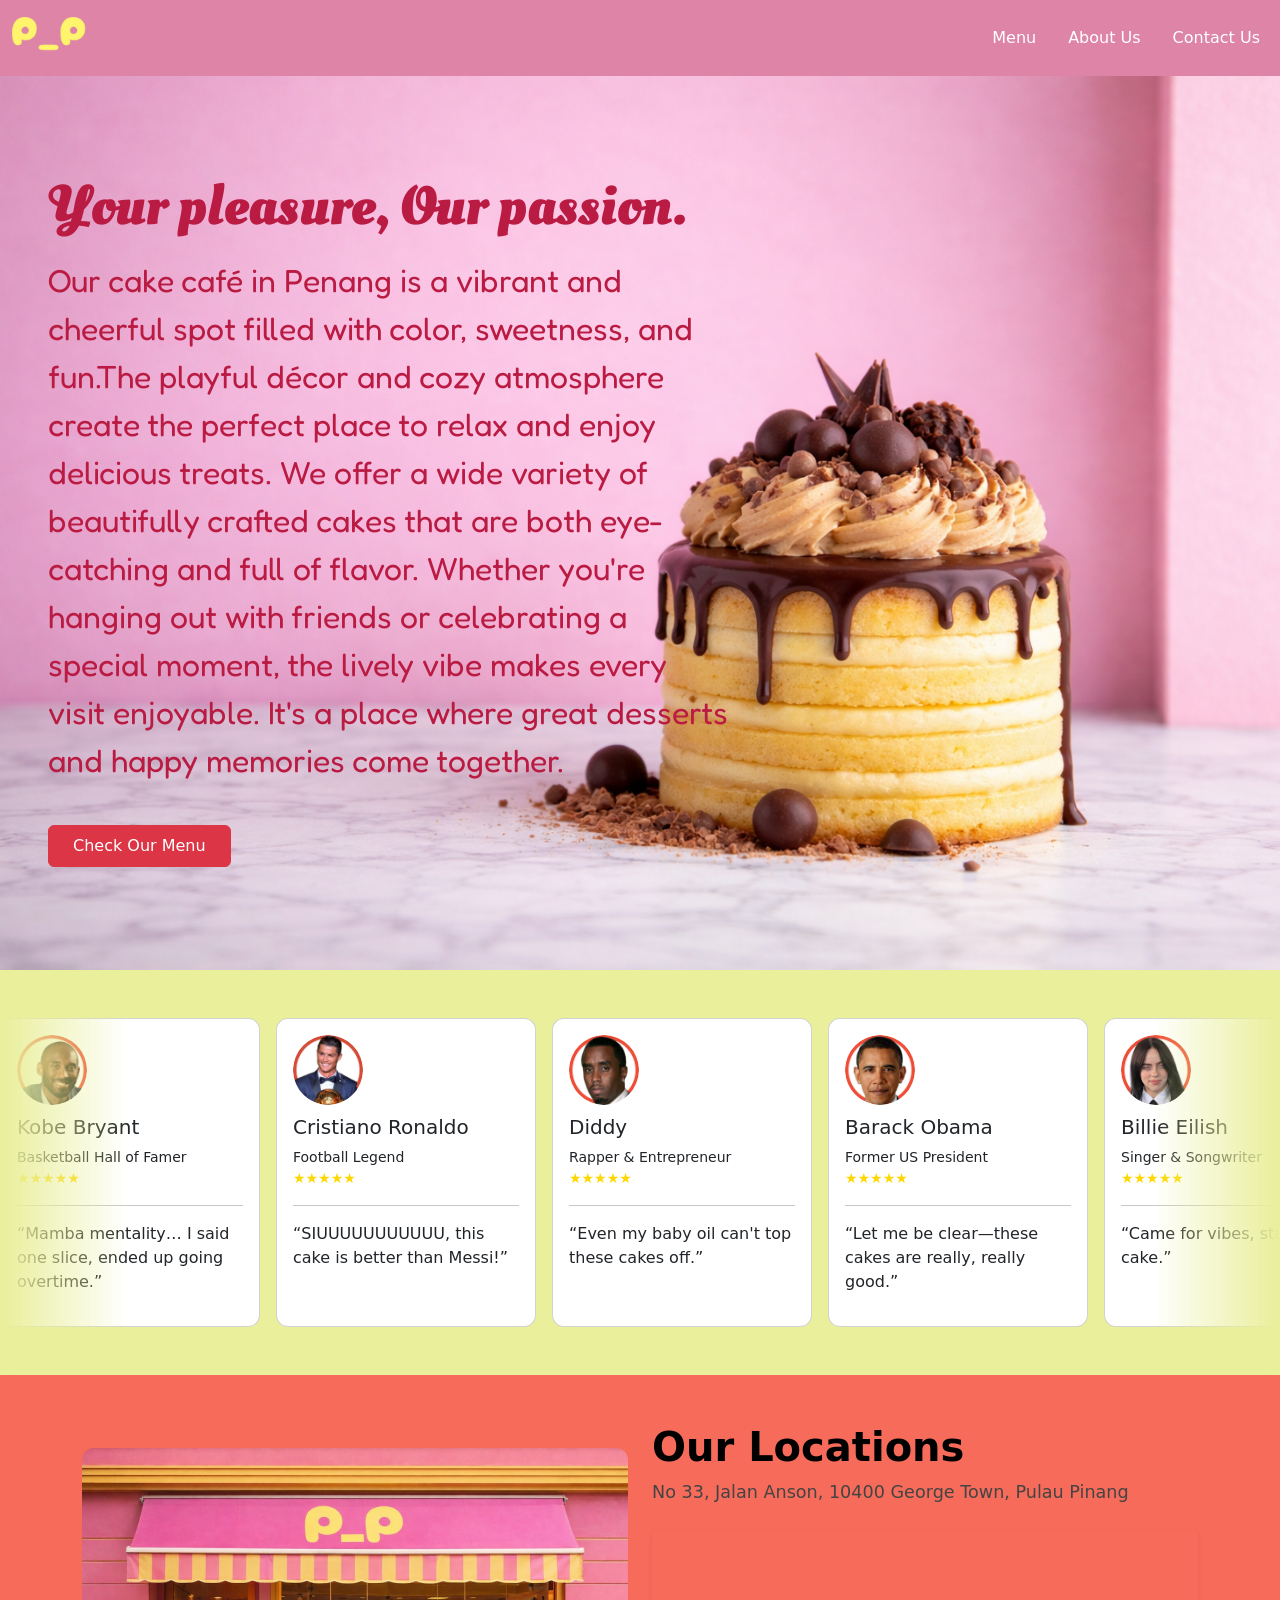
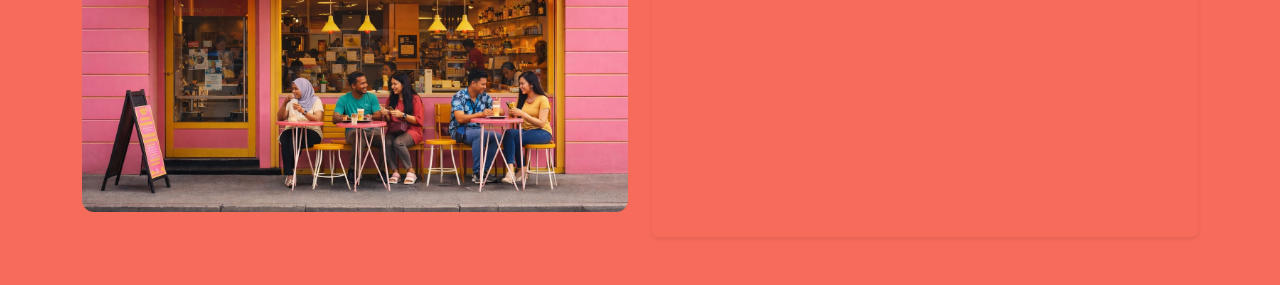
==== commit 9a801c6f: "finish" ====
--- a/website of interest/index.html
+++ b/website of interest/index.html
@@ -11,6 +11,7 @@
         <link rel="stylesheet" href="https://cdnjs.cloudflare.com/ajax/libs/font-awesome/4.7.0/css/font-awesome.min.css" />
 
         <link href="https://fonts.googleapis.com/css2?family=Fredoka:wght@300..700\&family=Merriweather:ital,opsz,wght@0,18..144,300..900;1,18..144,300..900\&family=Oleo+Script+Swash+Caps:wght@400;700\&family=Oswald:wght@200..700\&display=swap" rel="stylesheet" />
+        <script src="https://cdn.jsdelivr.net/npm/bootstrap@5.3.8/dist/js/bootstrap.bundle.min.js"></script>
         <style>
             #navbarNav a {
                 color: white !important;
@@ -61,12 +62,8 @@
                             <h1 class="text-start fw-bold hero-title" style="font-family: 'Oleo Script Swash Caps'; font-size: 3.5rem; color: rgb(186, 27, 66)">Your pleasure, Our passion.</h1>
 
                             <p class="text-start mt-3 hero-text" style="font-family: Fredoka; font-size: 1.8 em; color: rgb(186, 27, 66)">
-                                Our cake café in Penang is a vibrant and cheerful spot filled with color, sweetness, 
-                                and fun.The playful décor and cozy atmosphere create the perfect place to relax and 
-                                enjoy delicious treats. We offer a wide variety of beautifully crafted cakes that 
-                                are both eye-catching and full of flavor. Whether you're hanging out with friends 
-                                or celebrating a special moment, the lively vibe makes every visit enjoyable. 
-                                It's a place where great desserts and happy memories come together. 
+                                Our cake café in Penang is a vibrant and cheerful spot filled with color, sweetness, and fun.The playful décor and cozy atmosphere create the perfect place to relax and enjoy delicious treats. We offer a wide variety of beautifully crafted cakes that are both
+                                eye-catching and full of flavor. Whether you're hanging out with friends or celebrating a special moment, the lively vibe makes every visit enjoyable. It's a place where great desserts and happy memories come together.
                             </p>
                         </div>
 
@@ -76,7 +73,6 @@
                         </div>
 
                         <!-- AWARDS (NOW RESPONSIVE) -->
-                        
                     </div>
                 </div>
             </div>
@@ -142,7 +138,6 @@
                         </div>
                     </div>
 
-                    <!-- ================= GROUP 2 (DUPLICATE FOR LOOP) ================= -->
                     <div class="group" aria-hidden="true">
                         <div class="card testimonial-card">
                             <img src="kobe profile pic.png" class="rounded-circle" />
@@ -227,6 +222,5 @@
                 </div>
             </div>
         </section>
-        <script src="https://cdn.jsdelivr.net/npm/bootstrap@5.3.8/dist/js/bootstrap.bundle.min.js"></script>
     </body>
 </html>
--- a/website of interest/home.css
+++ b/website of interest/home.css
@@ -7,6 +7,7 @@
     background-color: rgb(233, 239, 154);
     width: 100%;
     min-height: 100vh;
+    padding-top: 70px;
 }
 a {
     text-decoration: none;
@@ -17,24 +18,21 @@
 
 /* navbar start  */
 .custom-navbar {
-    background-color: rgb(222, 132, 166); /* or your color */
+    background-color: rgb(222, 132, 166);
     backdrop-filter: blur(10px);
 }
 
-/* LOGO SIZE */
 .logo {
     height: 50px;
     width: auto;
 }
 
-/* MOBILE LOGO */
 @media (max-width: 576px) {
     .logo {
         height: 40px;
     }
 }
 
-/* NAV LINK STYLE */
 .nav-link {
     font-weight: 500;
     transition: 0.3s;
@@ -44,25 +42,11 @@
     color: #ff6b81;
 }
 
-/* FIX BODY OVERLAP (important for fixed navbar) */
-body {
-    padding-top: 70px;
-}
-a {
-    text-decoration: none;
-}
-
-li {
-    list-style: none;
-}
-
 .text-azure {
     color: azure !important;
 }
 /*  nav bar end  */
 
-/* BACKGROUND */
-/* SECTION BACKGROUND */
 .cake-bg {
     min-height: 100vh;
     background-image: url('cake bg.png');
@@ -73,8 +57,6 @@
     align-items: center;
 }
 
-/* AWARDS RESPONSIVE SIZE */
-
 .awards {
     width: 100%;
     justify-content: flex-end;
@@ -152,35 +134,11 @@
 }
 
 /* carousel section  */
-/* SECTION */
 .testimonial-section {
     background-color: rgba(233, 239, 154);
     border-radius: 1rem;
 }
 
-.awards {
-    scale: 3;
-}
-/* OUTER WRAPPER */
-.carousel {
-    overflow: hidden;
-    width: 100%;
-}
-
-/* MOVING TRACK (KEY FOR INFINITE LOOP) */
-.track {
-    display: flex;
-    width: max-content;
-    animation: scroll 30s linear infinite;
-    will-change: transform;
-}
-
-/* EACH GROUP */
-.group {
-    display: flex;
-}
-
-/* CARD STYLE */
 .testimonial-card {
     flex: 0 0 auto;
     width: 260px;
@@ -190,8 +148,27 @@
     background: #fff;
     transition: transform 0.3s ease;
 }
-
-/* HOVER EFFECT */
+.awards {
+    scale: 3;
+}
+/* OUTER WRAPPER */
+.carousel {
+    /* overflow: hidden; */
+    width: 100%;
+}
+
+.track {
+    display: flex;
+    width: max-content;
+    animation: scroll 30s linear infinite;
+    will-change: transform;
+}
+
+.group {
+    display: flex;
+}
+
+/* iframe hover  */
 .testimonial-card:hover {
     transform: scale(1.05);
 }
@@ -204,7 +181,6 @@
     opacity: 1;
 }
 
-/* IMAGE */
 .testimonial-card img {
     width: 70px;
     height: 70px;
@@ -212,13 +188,12 @@
     margin-bottom: 10px;
 }
 
-/* STARS */
 .stars {
     color: gold;
     font-size: 14px;
 }
 
-/* ANIMATION (IMPORTANT: 50% LOOP) */
+/* carousel animation  */
 @keyframes scroll {
     0% {
         transform: translateX(0);
@@ -228,7 +203,6 @@
     }
 }
 
-/* 📱 MOBILE */
 @media (max-width: 576px) {
     .testimonial-card {
         width: 220px;
@@ -240,26 +214,22 @@
     }
 }
 
-/* 💻 TABLET */
 @media (min-width: 768px) {
     .testimonial-card {
         width: 240px;
     }
 }
 
-/* 🖥 DESKTOP */
 @media (min-width: 1200px) {
     .testimonial-card {
         width: 260px;
     }
 }
 
-/* ✨ OPTIONAL: pause on hover */
 .carousel:hover .track {
     animation-play-state: paused;
 }
 
-/* ✨ OPTIONAL: premium fade edges */
 .carousel {
     mask-image: linear-gradient(to right, transparent, black 10%, black 90%, transparent);
 }
@@ -360,14 +330,10 @@
 }
 /* button animation end */
 
-/* address start */
-
-/* SECTION BACKGROUND */
 .location-section {
     background-color: rgba(250, 74, 74, 0.8);
 }
 
-/* WAVE */
 .wave {
     width: 100%;
     line-height: 0;
@@ -383,14 +349,13 @@
 .wave path {
     fill: rgba(250, 74, 74, 0.8);
 }
-/* IMAGE */
+
 .location-img {
     max-width: 100%;
     height: auto;
     border-radius: 12px;
 }
 
-/* TEXT */
 .address h1 {
     color: black;
     font-weight: bold;
@@ -401,7 +366,6 @@
     color: #444;
 }
 
-/* MOBILE ADJUSTMENTS */
 @media (max-width: 576px) {
     .address {
         text-align: center;
